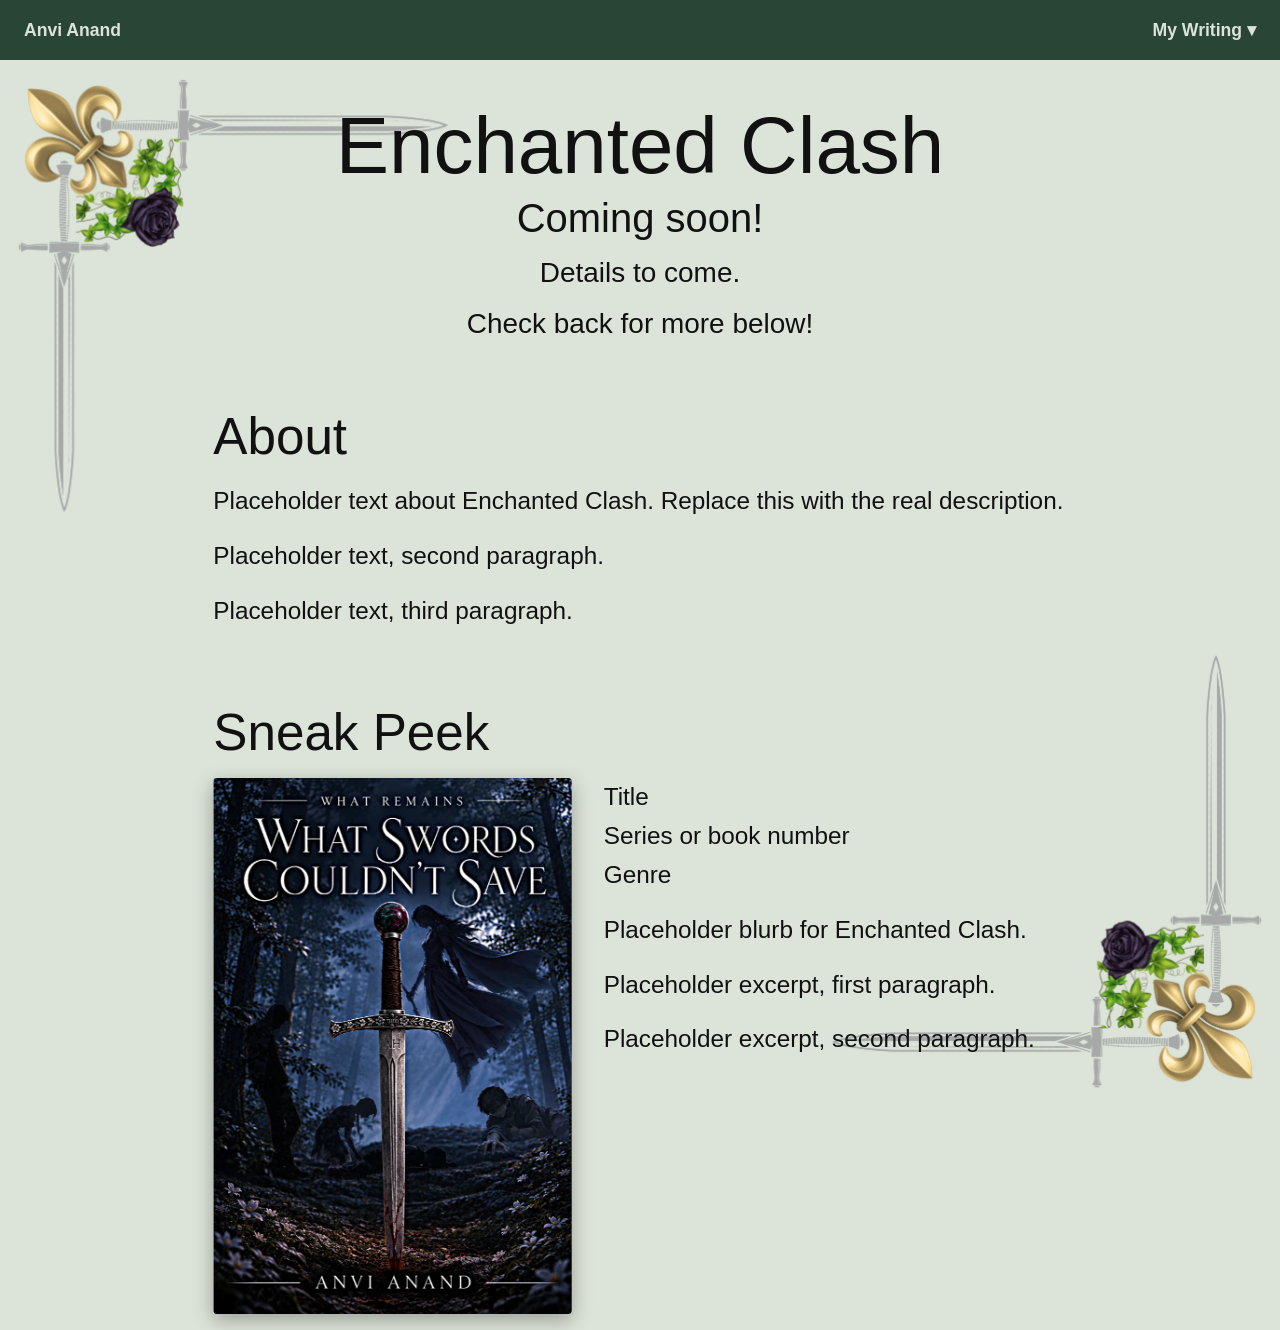
==== enchanted-clash.html @ d95cf5a9 "Add My Writing dropdown and Enchanted Clash page Move menu bar text to the sides, add a My Writing d" ====
<!DOCTYPE html>
<html lang="en">
<head>
  <meta charset="UTF-8">
  <meta name="viewport" content="width=device-width, initial-scale=1.0">
  <meta name="color-scheme" content="light dark">
  <title>Enchanted Clash | Anvi Anand</title>
  <link rel="stylesheet" href="style.css">
</head>
<body>
  <img class="corner tl" src="corner.png" alt="">
  <img class="corner br" src="corner.png" alt="">
  <nav>
    <a class="brand" href="index.html">Anvi Anand</a>
    <div class="dropdown">
      <button class="drop-btn" type="button" aria-haspopup="true" aria-expanded="false">My Writing &#9662;</button>
      <ul class="menu">
        <li><a href="enchanted-clash.html">Enchanted Clash</a></li>
      </ul>
    </div>
  </nav>
  <main>
    <h1>Enchanted Clash</h1>
    <h2>Coming soon!</h2>
    <p>Details to come.</p>
    <p>Check back for more below!</p>
  </main>
  <section class="about">
    <h2>About</h2>
    <p>Placeholder text about Enchanted Clash. Replace this with the real description.</p>
    <p>Placeholder text, second paragraph.</p>
    <p>Placeholder text, third paragraph.</p>
  </section>
  <section class="about">
    <h2>Sneak Peek</h2>
    <img class="cover" src="book-cover.webp" alt="Enchanted Clash cover placeholder">
    <p>Title<br>Series or book number<br>Genre</p>
    <p>Placeholder blurb for Enchanted Clash.</p>
    <p>Placeholder excerpt, first paragraph.</p>
    <p>Placeholder excerpt, second paragraph.</p>
  </section>
  <script src="script.js"></script>
</body>
</html>
---- style.css ----
:root { color-scheme: light dark; --body: clamp(1.2rem, 1.9vw, 1.9rem); --lead: calc(var(--body) * 1.15); }
* { margin: 0; padding: 0; box-sizing: border-box; }
body {
  position: relative;
  min-height: 100vh;
  font-family: -apple-system, BlinkMacSystemFont, "Segoe UI", Roboto, sans-serif;
  background: #dce3d8;
  color: #111;
}
.corner {
  position: absolute;
  /* Never larger than 17x the header text size, so it stays in proportion on wide screens */
  width: min(var(--corner-w, 30vw), calc(var(--lead) * 17));
  height: auto;
  pointer-events: none;
  z-index: 0;
}
.corner.tl { top: 60px; left: 0; }
.corner.br { bottom: 0; right: 0; transform: rotate(180deg); }
nav, main, .about { position: relative; z-index: 1; }
nav {
  --nav-bg: #294536;
  --nav-fg: #dce3d8;
  z-index: 10;
  display: flex;
  align-items: center;
  justify-content: space-between;
  gap: 2rem;
  height: 60px;
  padding: 0 1.5rem;
  background: var(--nav-bg);
  color: var(--nav-fg);
  font-size: 1.1rem;
  font-weight: 600;
}
.dropdown { position: relative; height: 100%; display: flex; align-items: center; }
.drop-btn {
  background: none;
  border: none;
  color: inherit;
  font: inherit;
  cursor: pointer;
  padding: 0.5rem 0;
}
.menu {
  display: none;
  position: absolute;
  top: 100%;
  right: -1rem;
  min-width: calc(100% + 2rem);
  list-style: none;
  background: var(--nav-bg);
  border-top: 1px solid color-mix(in srgb, var(--nav-fg) 30%, transparent);
  border-radius: 0 0 6px 6px;
  box-shadow: 0 6px 16px rgba(0, 0, 0, 0.25);
  white-space: nowrap;
}
.menu a {
  display: block;
  padding: 0.75rem 1rem;
  color: inherit;
  text-decoration: none;
  font-weight: 500;
}
.menu a:hover, .menu a:focus { background: color-mix(in srgb, var(--nav-fg) 15%, transparent); }
.dropdown:hover .menu, .dropdown.open .menu, .dropdown:focus-within .menu { display: block; }
main {
  max-width: 800px;
  margin: 0 auto;
  padding: 2.5rem 1.5rem;
  text-align: center;
}
main h1 { font-size: calc(var(--lead) * 2.857); font-weight: 500; }
main h2 { font-size: calc(var(--lead) * 1.429); font-weight: 400; margin-top: 0.25rem; }
main p { font-size: var(--lead); margin-top: 0.75rem; line-height: 1.4; }
.about {
  padding: 1.5rem calc(100% / 6) 3rem;
  text-align: left;
}
.about h2 { font-size: clamp(2rem, 4vw, 3.5rem); font-weight: 400; }
.about p { font-size: var(--body); line-height: 1.6; margin-top: 1rem; }
.cover {
  float: left;
  width: 42%;
  height: auto;
  margin: 1rem 2rem 1rem 0;
  border-radius: 4px;
  box-shadow: 0 6px 20px rgba(0, 0, 0, 0.3);
}
@media (prefers-color-scheme: dark) {
  /* Dark mode: swap sage and forest green */
  body { background: #294536; color: #dce3d8; }
  nav { --nav-bg: #dce3d8; --nav-fg: #294536; }
}
@media (max-width: 700px) {
  .about { padding-left: 1.5rem; padding-right: 1.5rem; }
  .cover { float: none; display: block; width: 70%; margin: 1.5rem auto; }
}

.brand { color: inherit; text-decoration: none; }
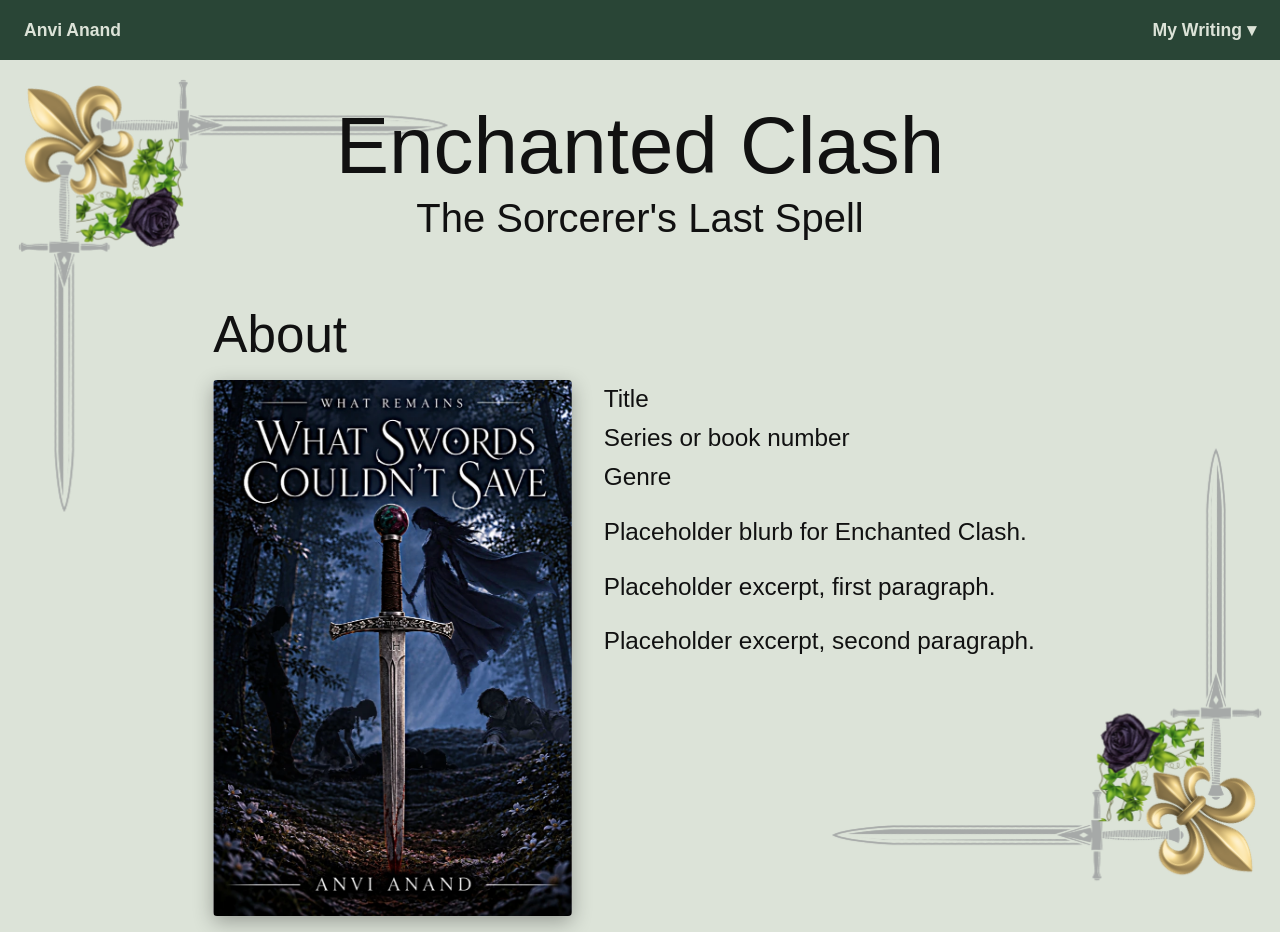
==== commit f839e306: "Simplify Enchanted Clash page: new subtitle and single About section Co-Authored-By: Claude Sonnet 5" ====
--- a/enchanted-clash.html
+++ b/enchanted-clash.html
@@ -21,18 +21,10 @@
   </nav>
   <main>
     <h1>Enchanted Clash</h1>
-    <h2>Coming soon!</h2>
-    <p>Details to come.</p>
-    <p>Check back for more below!</p>
+    <h2>The Sorcerer's Last Spell</h2>
   </main>
   <section class="about">
     <h2>About</h2>
-    <p>Placeholder text about Enchanted Clash. Replace this with the real description.</p>
-    <p>Placeholder text, second paragraph.</p>
-    <p>Placeholder text, third paragraph.</p>
-  </section>
-  <section class="about">
-    <h2>Sneak Peek</h2>
     <img class="cover" src="book-cover.webp" alt="Enchanted Clash cover placeholder">
     <p>Title<br>Series or book number<br>Genre</p>
     <p>Placeholder blurb for Enchanted Clash.</p>
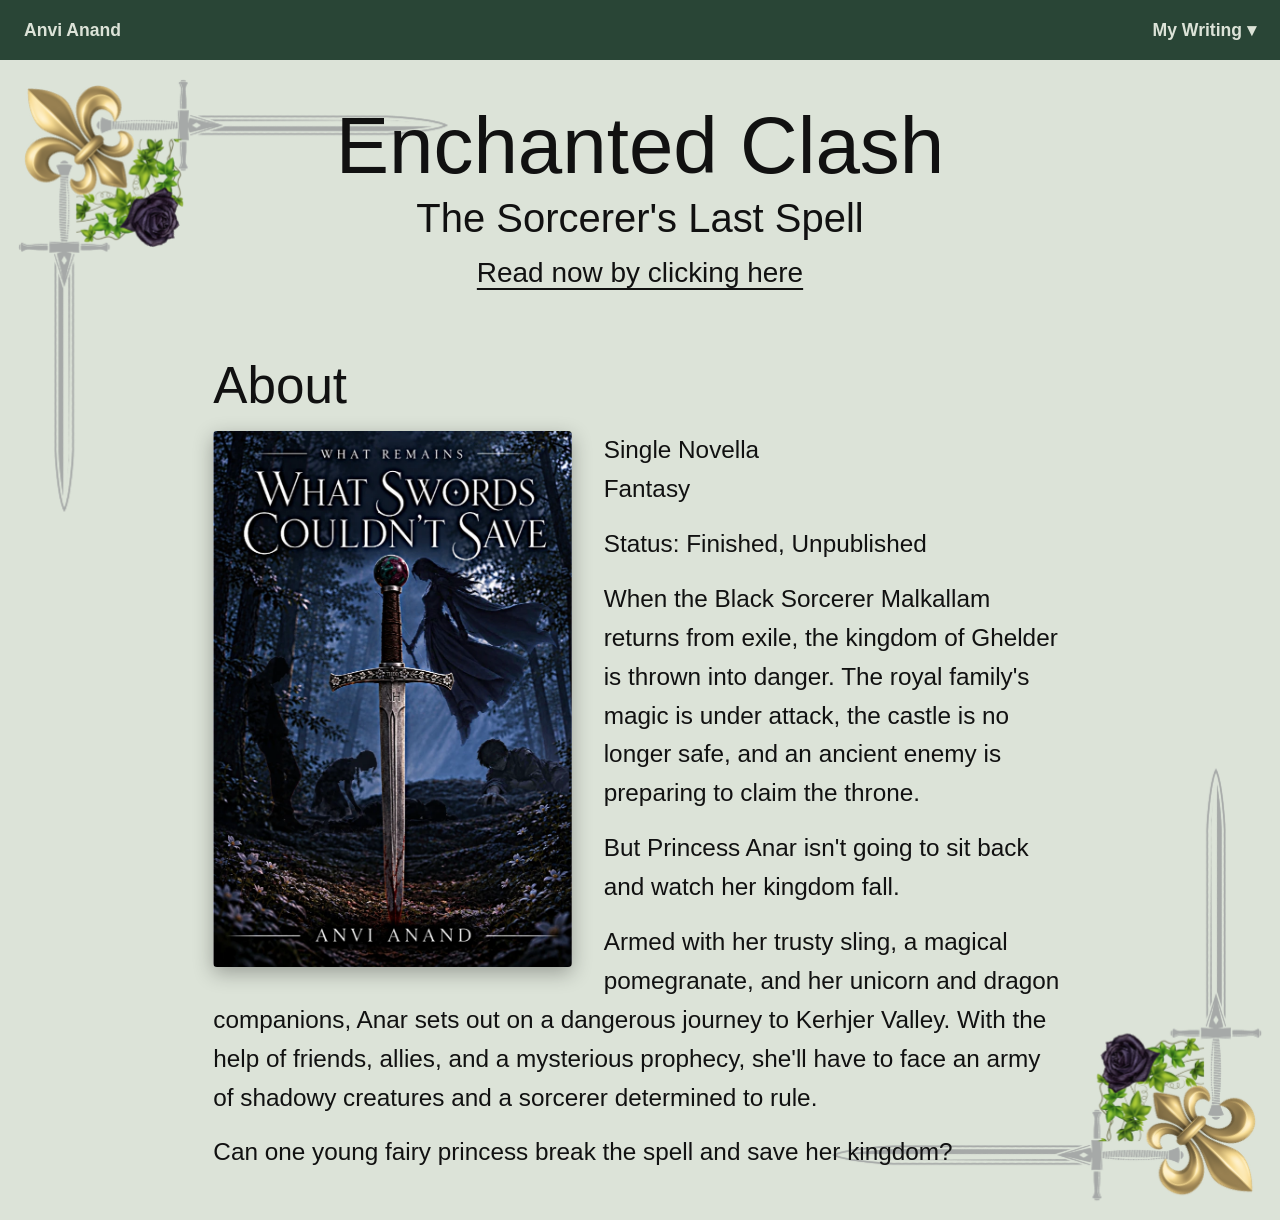
==== commit 48829698: "Fill in Enchanted Clash details and add Read now link with story page Co-Authored-By: Claude Sonnet " ====
--- a/enchanted-clash.html
+++ b/enchanted-clash.html
@@ -22,14 +22,17 @@
   <main>
     <h1>Enchanted Clash</h1>
     <h2>The Sorcerer's Last Spell</h2>
+    <p><a class="read-link" href="the-sorcerers-last-spell.html">Read now by clicking here</a></p>
   </main>
   <section class="about">
     <h2>About</h2>
     <img class="cover" src="book-cover.webp" alt="Enchanted Clash cover placeholder">
-    <p>Title<br>Series or book number<br>Genre</p>
-    <p>Placeholder blurb for Enchanted Clash.</p>
-    <p>Placeholder excerpt, first paragraph.</p>
-    <p>Placeholder excerpt, second paragraph.</p>
+    <p>Single Novella<br>Fantasy</p>
+    <p>Status: Finished, Unpublished</p>
+    <p>When the Black Sorcerer Malkallam returns from exile, the kingdom of Ghelder is thrown into danger. The royal family's magic is under attack, the castle is no longer safe, and an ancient enemy is preparing to claim the throne.</p>
+    <p>But Princess Anar isn't going to sit back and watch her kingdom fall.</p>
+    <p>Armed with her trusty sling, a magical pomegranate, and her unicorn and dragon companions, Anar sets out on a dangerous journey to Kerhjer Valley. With the help of friends, allies, and a mysterious prophecy, she'll have to face an army of shadowy creatures and a sorcerer determined to rule.</p>
+    <p>Can one young fairy princess break the spell and save her kingdom?</p>
   </section>
   <script src="script.js"></script>
 </body>
--- a/style.css
+++ b/style.css
@@ -98,3 +98,4 @@
 }
 
 .brand { color: inherit; text-decoration: none; }
+main p a.read-link { color: inherit; text-decoration: underline; text-underline-offset: 0.2em; }
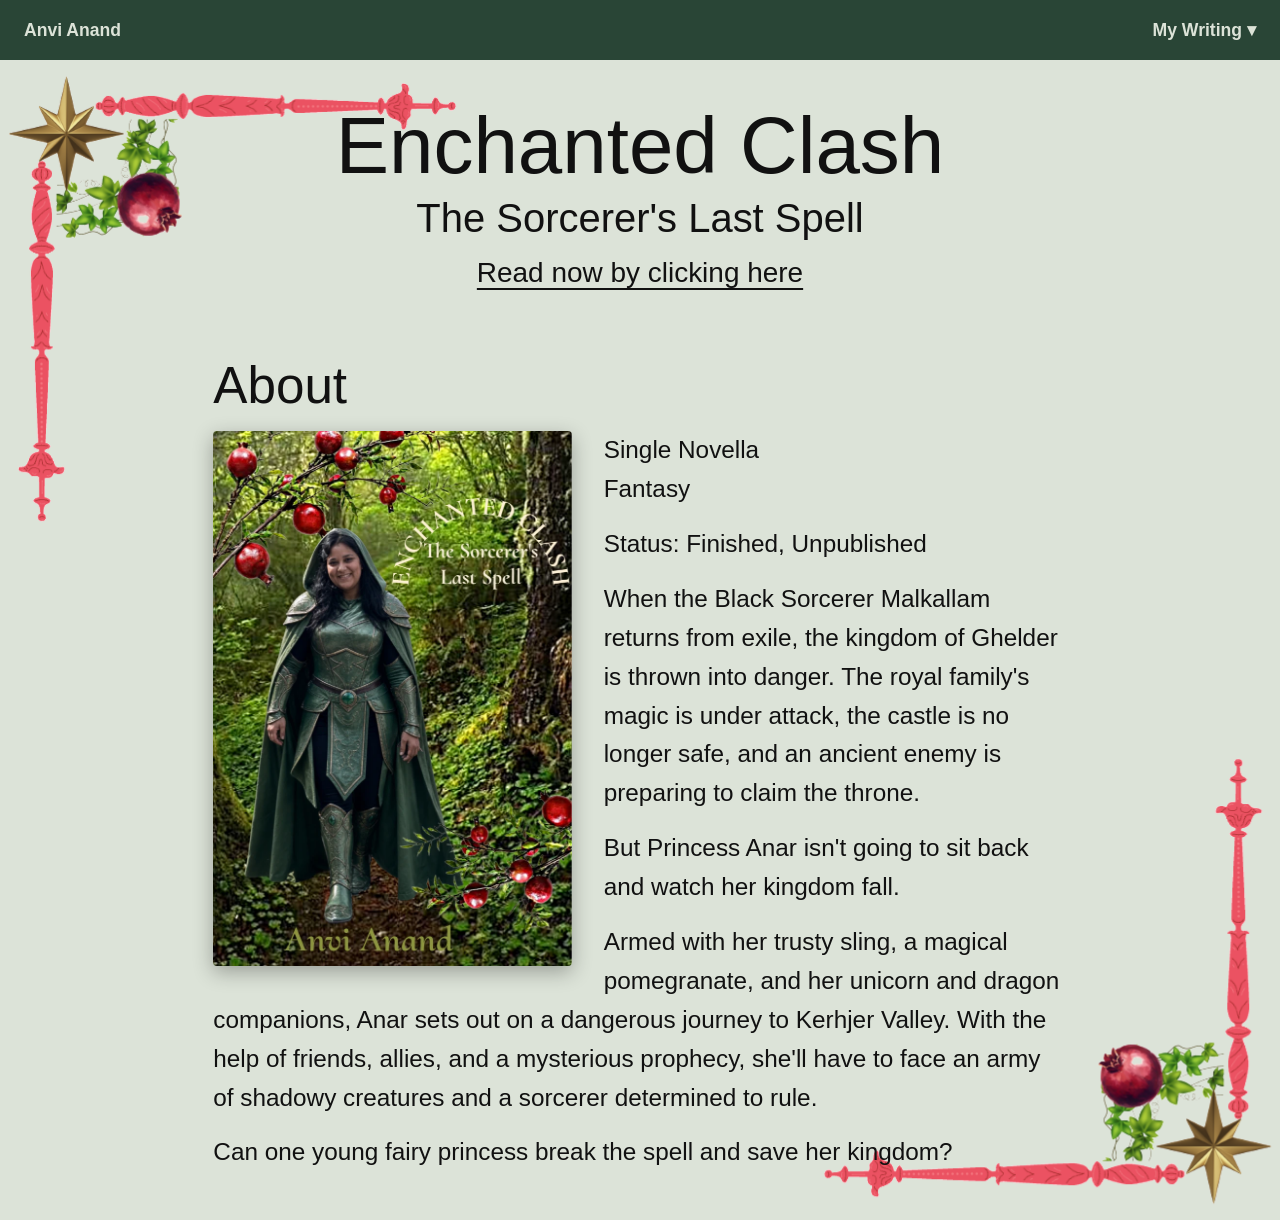
==== commit a84131c9: "Add What Remains pages, new covers, and per-page corner art Co-Authored-By: Claude Sonnet 5.5 <norep" ====
--- a/enchanted-clash.html
+++ b/enchanted-clash.html
@@ -8,14 +8,15 @@
   <link rel="stylesheet" href="style.css">
 </head>
 <body>
-  <img class="corner tl" src="corner.png" alt="">
-  <img class="corner br" src="corner.png" alt="">
+  <img class="corner tl" src="corner-enchanted.png" alt="">
+  <img class="corner br" src="corner-enchanted.png" alt="">
   <nav>
     <a class="brand" href="index.html">Anvi Anand</a>
     <div class="dropdown">
       <button class="drop-btn" type="button" aria-haspopup="true" aria-expanded="false">My Writing &#9662;</button>
       <ul class="menu">
         <li><a href="enchanted-clash.html">Enchanted Clash</a></li>
+        <li><a href="what-remains.html">What Remains</a></li>
       </ul>
     </div>
   </nav>
@@ -26,7 +27,7 @@
   </main>
   <section class="about">
     <h2>About</h2>
-    <img class="cover" src="book-cover.webp" alt="Enchanted Clash cover placeholder">
+    <img class="cover" src="enchanted-clash-cover.webp" alt="Cover of Enchanted Clash: The Sorcerer's Last Spell, by Anvi Anand">
     <p>Single Novella<br>Fantasy</p>
     <p>Status: Finished, Unpublished</p>
     <p>When the Black Sorcerer Malkallam returns from exile, the kingdom of Ghelder is thrown into danger. The royal family's magic is under attack, the castle is no longer safe, and an ancient enemy is preparing to claim the throne.</p>
--- a/style.css
+++ b/style.css
@@ -99,3 +99,29 @@
 
 .brand { color: inherit; text-decoration: none; }
 main p a.read-link { color: inherit; text-decoration: underline; text-underline-offset: 0.2em; }
+/* Story page: the cover fills the content area below the menu bar */
+main.cover-page { max-width: none; padding: 0; }
+.full-cover {
+  display: block;
+  margin: 0 auto;
+  width: auto;
+  height: auto;
+  max-width: 100%;
+  max-height: calc(100vh - 60px);
+}
+/* Story text: space chapter headings apart */
+.about.story { padding-top: 3rem; }
+.about.story h2:not(:first-child) { margin-top: 3rem; }
+/* Story: bigger first letter on each chapter, and wand dividers between scenes */
+.about.story h2 + p::first-letter { font-size: 1.4em; }
+.about.story .divider { text-align: center; margin: 1.75rem 0 0.5rem; }
+.about.story .divider img { display: inline-block; max-width: 100%; height: auto; }
+/* Subtle glow so every wand stays visible: soft dark halo on the sage page, soft light halo on the green page */
+.about.story .divider img {
+  filter: drop-shadow(0 0 3px rgba(41, 69, 54, 0.55)) drop-shadow(0 0 7px rgba(41, 69, 54, 0.25));
+}
+@media (prefers-color-scheme: dark) {
+  .about.story .divider img {
+    filter: drop-shadow(0 0 3px rgba(220, 227, 216, 0.75)) drop-shadow(0 0 8px rgba(220, 227, 216, 0.4));
+  }
+}
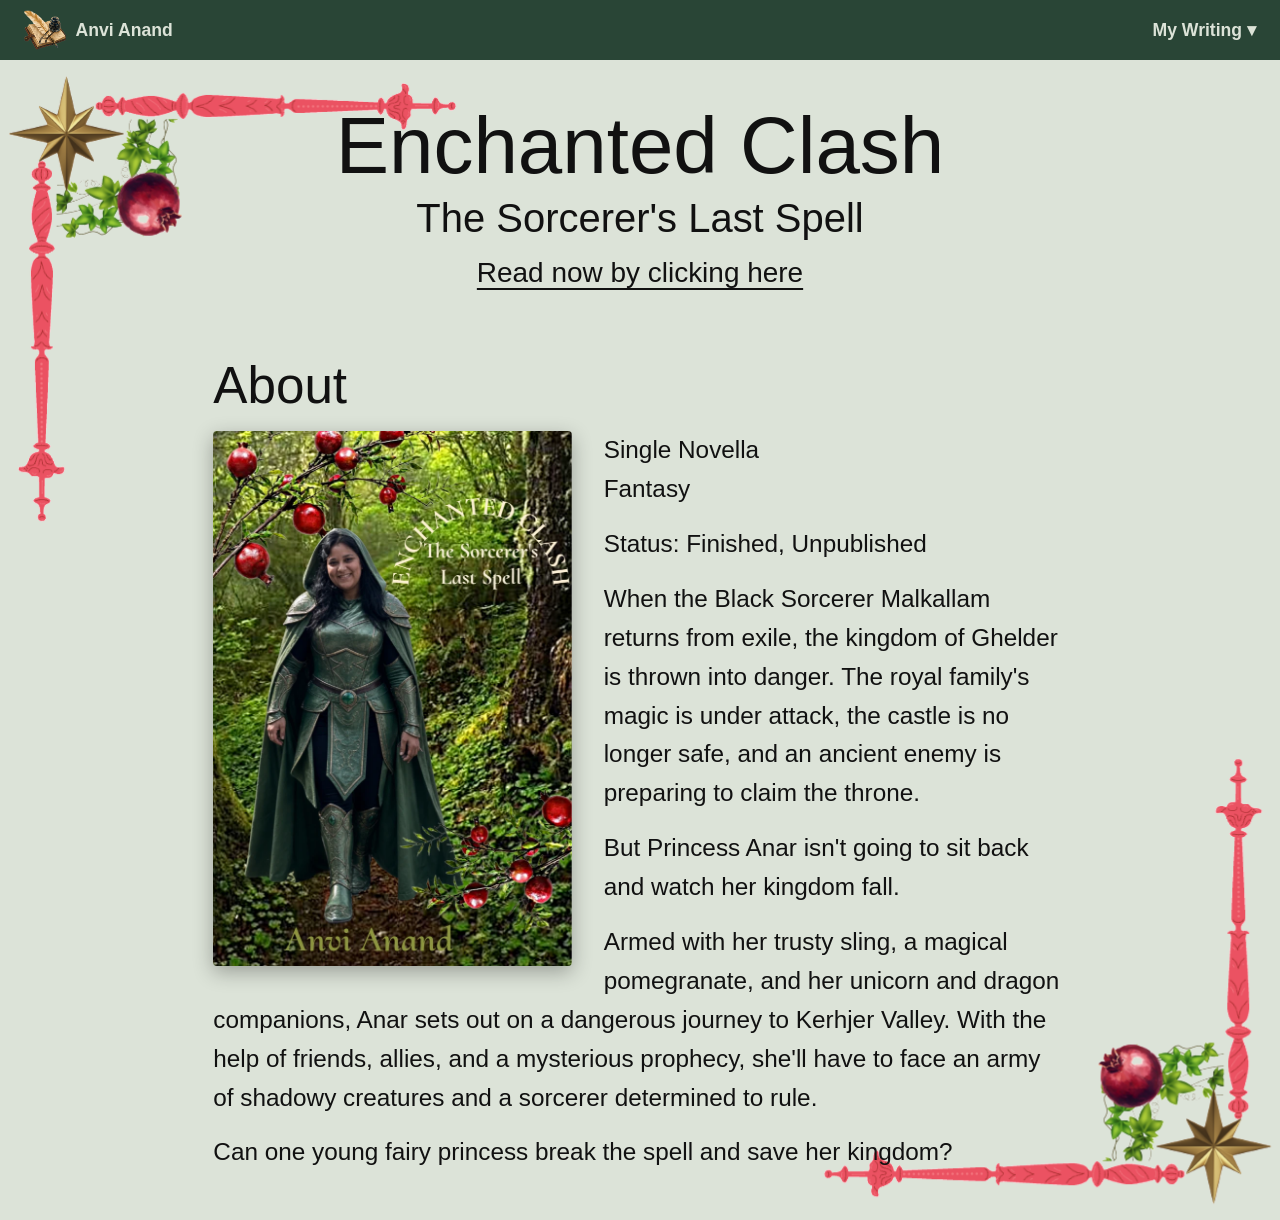
==== commit 388f4475: "Add Sapphire Bay pages, site logo, and nav updates Co-Authored-By: Claude Sonnet 5.5 <noreply@anthro" ====
--- a/enchanted-clash.html
+++ b/enchanted-clash.html
@@ -6,17 +6,19 @@
   <meta name="color-scheme" content="light dark">
   <title>Enchanted Clash | Anvi Anand</title>
   <link rel="stylesheet" href="style.css">
+  <link rel="icon" type="image/png" href="logo.png">
 </head>
 <body>
   <img class="corner tl" src="corner-enchanted.png" alt="">
   <img class="corner br" src="corner-enchanted.png" alt="">
   <nav>
-    <a class="brand" href="index.html">Anvi Anand</a>
+    <a class="brand" href="index.html"><img class="logo" src="logo.png" alt="">Anvi Anand</a>
     <div class="dropdown">
       <button class="drop-btn" type="button" aria-haspopup="true" aria-expanded="false">My Writing &#9662;</button>
       <ul class="menu">
         <li><a href="enchanted-clash.html">Enchanted Clash</a></li>
         <li><a href="what-remains.html">What Remains</a></li>
+        <li><a href="sapphire-bay.html">Sapphire Bay</a></li>
       </ul>
     </div>
   </nav>
--- a/style.css
+++ b/style.css
@@ -97,7 +97,8 @@
   .cover { float: none; display: block; width: 70%; margin: 1.5rem auto; }
 }
 
-.brand { color: inherit; text-decoration: none; }
+.brand { display: inline-flex; align-items: center; gap: 0.6rem; color: inherit; text-decoration: none; }
+.logo { height: 42px; width: auto; display: block; }
 main p a.read-link { color: inherit; text-decoration: underline; text-underline-offset: 0.2em; }
 /* Story page: the cover fills the content area below the menu bar */
 main.cover-page { max-width: none; padding: 0; }
